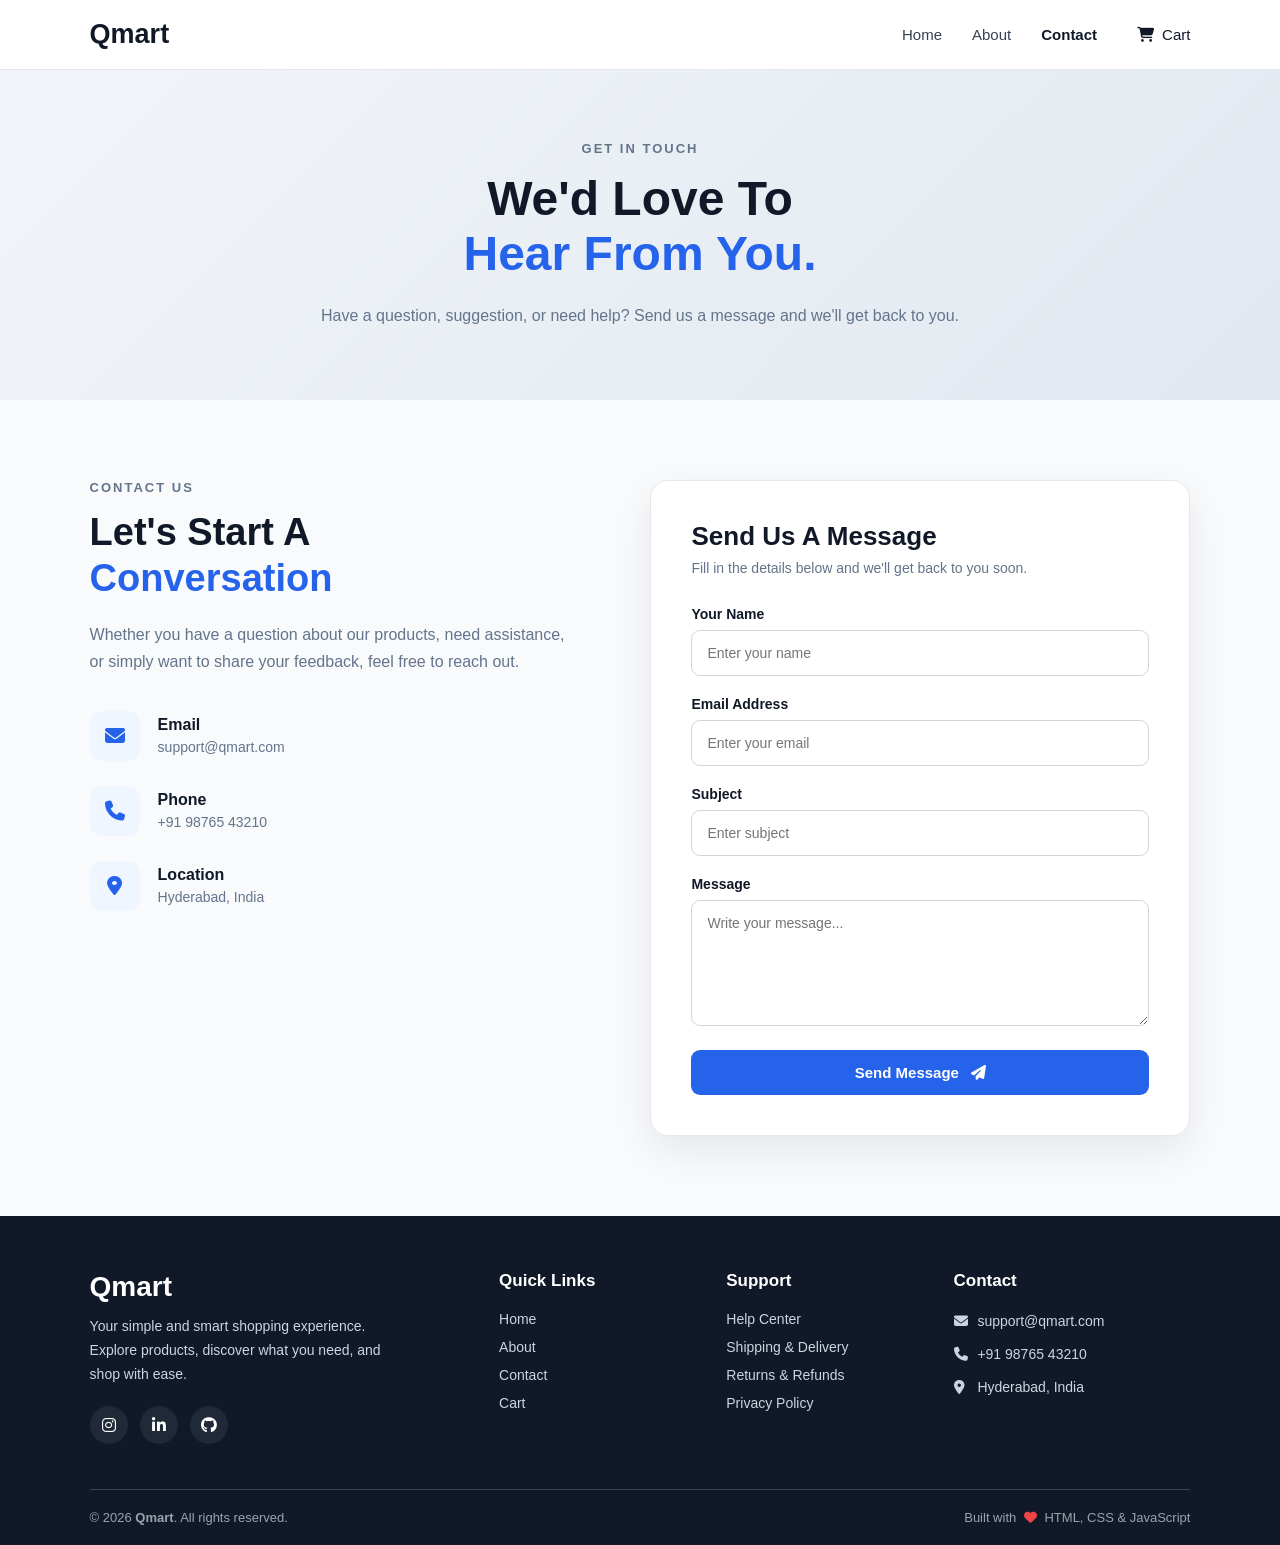
==== contact.html @ 477f8141 "Initial commit - E-Commerce Web Application" ====
<!DOCTYPE html>
<html lang="en">

<head>

    <meta charset="UTF-8">

    <meta name="viewport"
        content="width=device-width, initial-scale=1.0">

    <title>Qmart | Contact Us</title>

    <link rel="stylesheet" href="./contact.css">

    <!-- Font Awesome -->
    <link rel="stylesheet"
        href="https://cdnjs.cloudflare.com/ajax/libs/font-awesome/6.5.2/css/all.min.css">

</head>

<body>


    <!-- ================= NAVBAR ================= -->

    <nav id="navbar">

        <a href="/home.html" class="logo">
            <b>Qmart</b>
        </a>

        <div class="navlinks">

            <a href="../">Home</a>

            <a href="../about.html">About</a>

            <a href="./contact.html" class="active">
                Contact
            </a>

        </div>

        <a href="" class="cart">

            <i class="fa-solid fa-cart-shopping"></i>

            <span>Cart</span>

        </a>

    </nav>


    <!-- ================= CONTACT HERO ================= -->

    <section class="contact-hero">

        <div>

            <p class="tag">GET IN TOUCH</p>

            <h1>
                We'd Love To
                <span>Hear From You.</span>
            </h1>

            <p>
                Have a question, suggestion, or need help?
                Send us a message and we'll get back to you.
            </p>

        </div>

    </section>


    <!-- ================= CONTACT SECTION ================= -->

    <section class="contact-section">

        <div class="contact-container">


            <!-- Contact Information -->

            <div class="contact-info">

                <p class="section-tag">
                    CONTACT US
                </p>

                <h2>
                    Let's Start A
                    <span>Conversation</span>
                </h2>

                <p class="info-text">
                    Whether you have a question about our products,
                    need assistance, or simply want to share your
                    feedback, feel free to reach out.
                </p>


                <div class="info-box">

                    <div class="info-icon">
                        <i class="fa-solid fa-envelope"></i>
                    </div>

                    <div>

                        <h3>Email</h3>

                        <p>
                            support@qmart.com
                        </p>

                    </div>

                </div>


                <div class="info-box">

                    <div class="info-icon">
                        <i class="fa-solid fa-phone"></i>
                    </div>

                    <div>

                        <h3>Phone</h3>

                        <p>
                            +91 98765 43210
                        </p>

                    </div>

                </div>


                <div class="info-box">

                    <div class="info-icon">
                        <i class="fa-solid fa-location-dot"></i>
                    </div>

                    <div>

                        <h3>Location</h3>

                        <p>
                            Hyderabad, India
                        </p>

                    </div>

                </div>

            </div>


            <!-- Contact Form -->

            <div class="contact-form">

                <h2>
                    Send Us A Message
                </h2>

                <p>
                    Fill in the details below and we'll get
                    back to you soon.
                </p>


                <form>

                    <div class="input-group">

                        <label for="name">
                            Your Name
                        </label>

                        <input
                            type="text"
                            id="name"
                            placeholder="Enter your name"
                            required>

                    </div>


                    <div class="input-group">

                        <label for="email">
                            Email Address
                        </label>

                        <input
                            type="email"
                            id="email"
                            placeholder="Enter your email"
                            required>

                    </div>


                    <div class="input-group">

                        <label for="subject">
                            Subject
                        </label>

                        <input
                            type="text"
                            id="subject"
                            placeholder="Enter subject"
                            required>

                    </div>


                    <div class="input-group">

                        <label for="message">
                            Message
                        </label>

                        <textarea
                            id="message"
                            rows="6"
                            placeholder="Write your message..."
                            required></textarea>

                    </div>


                    <button type="submit">

                        Send Message

                        <i class="fa-solid fa-paper-plane"></i>

                    </button>

                </form>

            </div>

        </div>

    </section>


    <!-- ================= FOOTER ================= -->

    <footer class="footer">

        <div class="footer-container">

            <div class="footer-brand">

                <h2>Qmart</h2>

                <p>
                    Your simple and smart shopping experience.
                    Explore products, discover what you need,
                    and shop with ease.
                </p>

                <div class="social-icons">

                    <a href="#">
                        <i class="fa-brands fa-instagram"></i>
                    </a>

                    <a href="#">
                        <i class="fa-brands fa-linkedin-in"></i>
                    </a>

                    <a href="#">
                        <i class="fa-brands fa-github"></i>
                    </a>

                </div>

            </div>


            <div class="footer-links">

                <h3>Quick Links</h3>

                <a href="./home.html">Home</a>

                <a href="../about.html">About</a>
                
                 <a href="../contact.html">Contact</a>

                <a href="#">Cart</a>

            </div>


            <div class="footer-links">

                <h3>Support</h3>

                <a href="">Help Center</a>

                <a href="#">Shipping & Delivery</a>

                <a href="#">Returns & Refunds</a>

                <a href="#">Privacy Policy</a>

            </div>


            <div class="footer-links">

                <h3>Contact</h3>

                <p>
                    <i class="fa-solid fa-envelope"></i>
                    support@qmart.com
                </p>

                <p>
                    <i class="fa-solid fa-phone"></i>
                    +91 98765 43210
                </p>

                <p>
                    <i class="fa-solid fa-location-dot"></i>
                    Hyderabad, India
                </p>

            </div>

        </div>


        <div class="footer-bottom">

            <p>
                © 2026 <strong>Qmart</strong>.
                All rights reserved.
            </p>

            <p>
                Built with
                <i class="fa-solid fa-heart"></i>
                HTML, CSS & JavaScript
            </p>

        </div>

    </footer>


</body>

</html>
---- contact.css ----
/* ================= GENERAL ================= */

* {
    margin: 0;
    padding: 0;
    box-sizing: border-box;
}

body {
    font-family: Arial, sans-serif;
    background: #f8fafc;
    color: #111827;
}


/* ================= NAVBAR ================= */

#navbar {
    width: 100%;
    min-height: 70px;

    display: flex;
    align-items: center;

    padding: 0 7%;

    background: #ffffff;

    border-bottom: 1px solid #e5e7eb;

    gap: 40px;
}

.logo {
    text-decoration: none;
    color: #111827;
    font-size: 27px;

    margin-right: auto;
}

.navlinks {
    display: flex;
    gap: 30px;
}

.navlinks a {
    text-decoration: none;
    color: #374151;
    font-size: 15px;

    padding: 25px 0;

    transition: 0.3s;
}

.navlinks a:hover,
.navlinks a.active {
    color: #111827;
    font-weight: bold;
}

.cart {
    text-decoration: none;
    color: #111827;

    display: flex;
    align-items: center;
    gap: 8px;

    font-size: 15px;
}


/* ================= CONTACT HERO ================= */

.contact-hero {
    min-height: 330px;

    display: flex;
    align-items: center;
    justify-content: center;

    text-align: center;

    padding: 60px 20px;

    background: linear-gradient(
        135deg,
        #f1f5f9,
        #e2e8f0
    );
}

.contact-hero > div {
    max-width: 700px;
}

.tag,
.section-tag {
    font-size: 13px;
    font-weight: bold;

    letter-spacing: 2px;

    color: #64748b;

    margin-bottom: 15px;
}

.contact-hero h1 {
    font-size: 48px;
    line-height: 1.15;

    margin-bottom: 20px;
}

.contact-hero h1 span,
.contact-info h2 span {
    display: block;
    color: #2563eb;
}

.contact-hero > div > p:last-child {
    color: #64748b;
    line-height: 1.7;
    font-size: 16px;
}


/* ================= CONTACT SECTION ================= */

.contact-section {
    padding: 80px 7%;
}

.contact-container {
    max-width: 1200px;

    margin: auto;

    display: grid;

    grid-template-columns: 1fr 1.1fr;

    gap: 70px;

    align-items: start;
}


/* ================= CONTACT INFO ================= */

.contact-info h2 {
    font-size: 38px;
    line-height: 1.2;

    margin-bottom: 20px;
}

.info-text {
    color: #64748b;
    line-height: 1.7;

    max-width: 500px;

    margin-bottom: 35px;
}

.info-box {
    display: flex;

    align-items: center;

    gap: 18px;

    margin-bottom: 25px;
}

.info-icon {
    width: 50px;
    height: 50px;

    border-radius: 12px;

    background: #eff6ff;

    color: #2563eb;

    display: flex;

    align-items: center;
    justify-content: center;

    font-size: 20px;
}

.info-box h3 {
    font-size: 16px;

    margin-bottom: 5px;
}

.info-box p {
    color: #64748b;

    font-size: 14px;
}


/* ================= CONTACT FORM ================= */

.contact-form {
    background: #ffffff;

    padding: 40px;

    border-radius: 18px;

    border: 1px solid #e5e7eb;

    box-shadow:
        0 15px 40px rgba(15, 23, 42, 0.08);
}

.contact-form h2 {
    font-size: 26px;

    margin-bottom: 8px;
}

.contact-form > p {
    color: #64748b;

    font-size: 14px;

    margin-bottom: 30px;
}

.input-group {
    margin-bottom: 20px;
}

.input-group label {
    display: block;

    font-size: 14px;

    font-weight: bold;

    margin-bottom: 8px;
}

.input-group input,
.input-group textarea {
    width: 100%;

    padding: 14px 15px;

    border: 1px solid #d1d5db;

    border-radius: 9px;

    font-size: 14px;

    outline: none;

    font-family: inherit;

    transition: 0.3s;
}

.input-group input:focus,
.input-group textarea:focus {
    border-color: #2563eb;

    box-shadow:
        0 0 0 3px rgba(37, 99, 235, 0.1);
}

.input-group textarea {
    resize: vertical;
}

.contact-form button {
    width: 100%;

    padding: 14px;

    border: none;

    border-radius: 9px;

    background: #2563eb;

    color: #ffffff;

    font-size: 15px;

    font-weight: bold;

    cursor: pointer;

    transition: 0.3s;
}

.contact-form button:hover {
    background: #1d4ed8;

    transform: translateY(-2px);
}

.contact-form button i {
    margin-left: 8px;
}


/* ================= FOOTER ================= */

.footer {
    background: #111827;

    color: #ffffff;

    padding: 55px 7% 0;
}

.footer-container {
    max-width: 1200px;

    margin: auto;

    display: grid;

    grid-template-columns: 2fr 1fr 1fr 1.3fr;

    gap: 45px;

    padding-bottom: 45px;
}

.footer-brand h2 {
    font-size: 28px;

    margin-bottom: 12px;
}

.footer-brand p {
    color: #cbd5e1;

    font-size: 14px;

    line-height: 1.7;

    max-width: 300px;
}

.footer-links {
    display: flex;

    flex-direction: column;

    gap: 12px;
}

.footer-links h3 {
    font-size: 17px;

    margin-bottom: 8px;
}

.footer-links a {
    color: #cbd5e1;

    text-decoration: none;

    font-size: 14px;

    transition: 0.3s;
}

.footer-links a:hover {
    color: #ffffff;

    transform: translateX(4px);
}

.footer-links p {
    color: #cbd5e1;

    font-size: 14px;

    line-height: 1.5;
}

.footer-links p i {
    width: 20px;
}


/* Social Icons */

.social-icons {
    display: flex;

    gap: 12px;

    margin-top: 20px;
}

.social-icons a {
    width: 38px;
    height: 38px;

    border-radius: 50%;

    background: #1f2937;

    color: #ffffff;

    display: flex;

    align-items: center;
    justify-content: center;

    text-decoration: none;

    transition: 0.3s;
}

.social-icons a:hover {
    background: #ffffff;

    color: #111827;

    transform: translateY(-4px);
}


/* Footer Bottom */

.footer-bottom {
    max-width: 1200px;

    margin: auto;

    border-top: 1px solid #374151;

    padding: 20px 0;

    display: flex;

    justify-content: space-between;

    align-items: center;

    color: #9ca3af;

    font-size: 13px;
}

.footer-bottom i {
    color: #ef4444;

    margin: 0 4px;
}


/* ================= RESPONSIVE ================= */

@media (max-width: 900px) {

    #navbar {
        padding: 0 4%;
        gap: 20px;
    }

    .contact-container {
        grid-template-columns: 1fr;

        gap: 50px;
    }

    .footer-container {
        grid-template-columns: 1fr 1fr;
    }

}


@media (max-width: 600px) {

    #navbar {
        flex-wrap: wrap;

        padding: 15px 5%;

        gap: 15px;
    }

    .logo {
        margin-right: 0;
    }

    .navlinks {
        order: 3;

        width: 100%;

        justify-content: center;

        gap: 20px;
    }

    .navlinks a {
        padding: 5px 0;
    }

    .contact-hero h1 {
        font-size: 36px;
    }

    .contact-section {
        padding: 50px 5%;
    }

    .contact-info h2 {
        font-size: 30px;
    }

    .contact-form {
        padding: 25px;
    }

    .footer-container {
        grid-template-columns: 1fr;

        gap: 35px;
    }

    .footer-bottom {
        flex-direction: column;

        text-align: center;

        gap: 10px;
    }

}
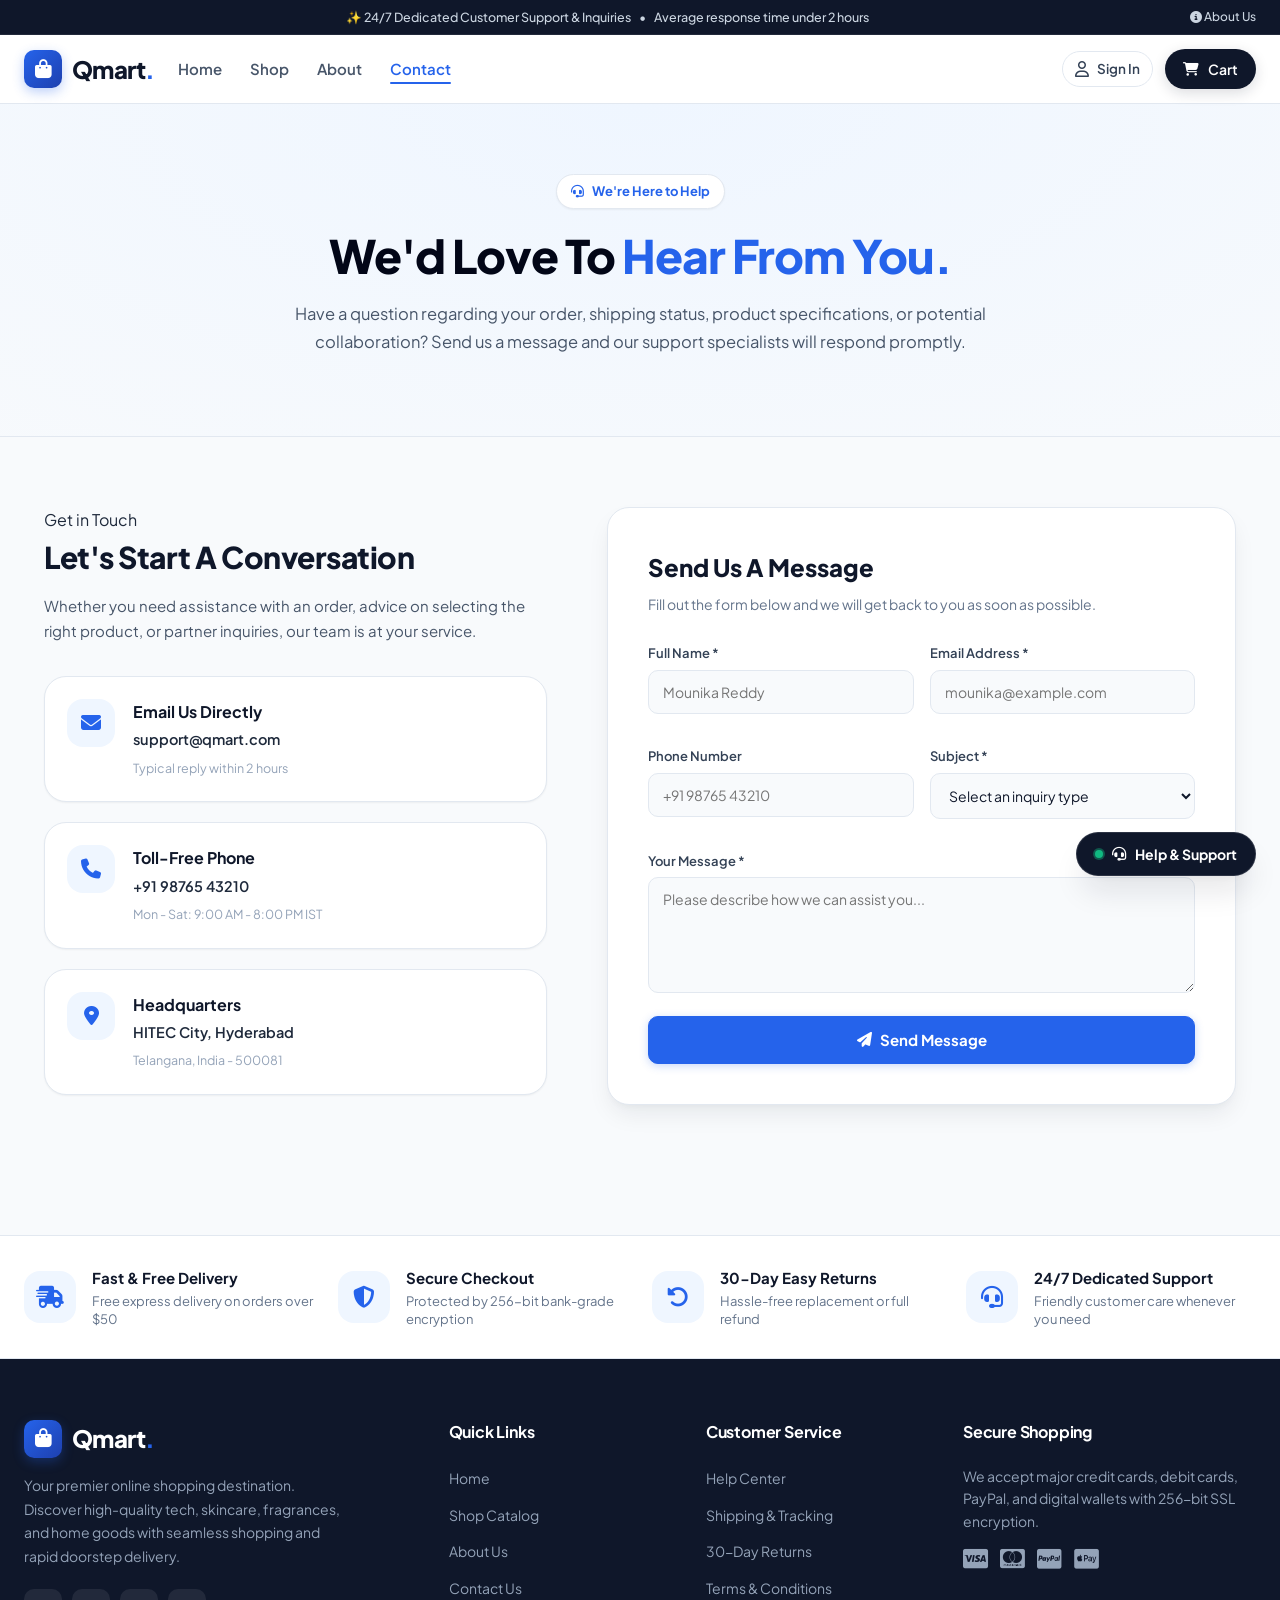
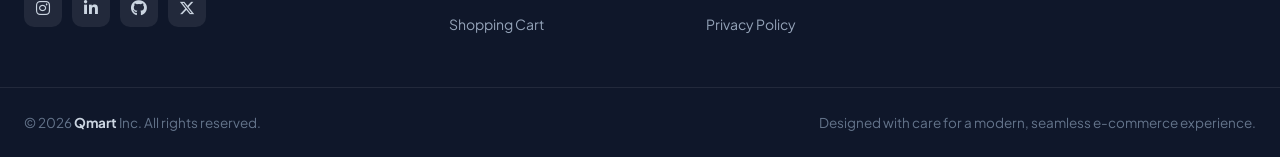
==== commit e8eafb3f: "feat: complete UI enhancement, responsive mobile navigation, product filters, and SEO optimization" ====
--- a/contact.html
+++ b/contact.html
@@ -2,364 +2,297 @@
 <html lang="en">
 
 <head>
-
     <meta charset="UTF-8">
-
-    <meta name="viewport"
-        content="width=device-width, initial-scale=1.0">
-
-    <title>Qmart | Contact Us</title>
-
+    <meta name="viewport" content="width=device-width, initial-scale=1.0">
+    <title>Contact Us | Qmart Support</title>
+
+    <!-- Global CSS -->
+    <link rel="stylesheet" href="./common.css">
+    <!-- Contact Specific CSS -->
     <link rel="stylesheet" href="./contact.css">
 
     <!-- Font Awesome -->
-    <link rel="stylesheet"
-        href="https://cdnjs.cloudflare.com/ajax/libs/font-awesome/6.5.2/css/all.min.css">
-
+    <link rel="stylesheet" href="https://cdnjs.cloudflare.com/ajax/libs/font-awesome/6.5.2/css/all.min.css">
 </head>
 
 <body>
 
+    <!-- ================= ANNOUNCEMENT BAR ================= -->
+    <div class="announcement-bar">
+        <div class="announcement-text">
+            <span>✨ 24/7 Dedicated Customer Support & Inquiries</span>
+            <span class="sep">•</span>
+            <span>Average response time under 2 hours</span>
+        </div>
+        <div class="announcement-links">
+            <a href="./about.html"><i class="fa-solid fa-circle-info"></i> About Us</a>
+        </div>
+    </div>
 
     <!-- ================= NAVBAR ================= -->
-
-    <nav id="navbar">
-
-        <a href="/home.html" class="logo">
-            <b>Qmart</b>
-        </a>
-
-        <div class="navlinks">
-
-            <a href="../">Home</a>
-
-            <a href="../about.html">About</a>
-
-            <a href="./contact.html" class="active">
-                Contact
+    <header class="main-header">
+        <div class="navbar-inner">
+            <a href="./home/home.html" class="brand-logo">
+                <div class="brand-icon">
+                    <i class="fa-solid fa-bag-shopping"></i>
+                </div>
+                <span>Qmart<span class="dot">.</span></span>
             </a>
 
-        </div>
-
-        <a href="" class="cart">
-
-            <i class="fa-solid fa-cart-shopping"></i>
-
-            <span>Cart</span>
-
-        </a>
-
-    </nav>
-
+            <ul class="nav-menu">
+                <li><a href="./home/home.html" class="nav-link">Home</a></li>
+                <li><a href="./home/home.html#catalog-section" class="nav-link">Shop</a></li>
+                <li><a href="./about.html" class="nav-link">About</a></li>
+                <li><a href="./contact.html" class="nav-link active">Contact</a></li>
+            </ul>
+
+            <div class="header-actions" style="margin-left: auto;">
+                <a href="./registratuion&login/login.html" class="action-btn user-account-btn">
+                    <i class="fa-regular fa-user"></i>
+                    <span>Sign In</span>
+                </a>
+
+                <a href="./cart/cart.html" class="cart-pill-btn">
+                    <i class="fa-solid fa-cart-shopping"></i>
+                    <span class="cart-text">Cart</span>
+                    <span class="cart-badge" id="cartCount">0</span>
+                </a>
+            </div>
+        </div>
+    </header>
+
+    <!-- Mobile Drawer -->
+    <div class="mobile-drawer">
+        <div class="mobile-drawer-content">
+            <div class="mobile-drawer-header">
+                <div class="brand-logo">
+                    <div class="brand-icon"><i class="fa-solid fa-bag-shopping"></i></div>
+                    <span>Qmart<span class="dot">.</span></span>
+                </div>
+                <button class="mobile-drawer-close" aria-label="Close menu" style="background:none;font-size:22px;color:var(--slate-600);"><i class="fa-solid fa-xmark"></i></button>
+            </div>
+            <ul class="mobile-nav-links">
+                <li><a href="./home/home.html"><i class="fa-solid fa-house" style="margin-right:10px;"></i> Home</a></li>
+                <li><a href="./home/home.html#catalog-section"><i class="fa-solid fa-store" style="margin-right:10px;"></i> Browse Catalog</a></li>
+                <li><a href="./cart/cart.html"><i class="fa-solid fa-cart-shopping" style="margin-right:10px;"></i> Shopping Cart</a></li>
+                <li><a href="./about.html"><i class="fa-solid fa-circle-info" style="margin-right:10px;"></i> About Us</a></li>
+                <li><a href="./contact.html" class="active"><i class="fa-solid fa-envelope" style="margin-right:10px;"></i> Contact Support</a></li>
+            </ul>
+        </div>
+    </div>
 
     <!-- ================= CONTACT HERO ================= -->
-
     <section class="contact-hero">
-
-        <div>
-
-            <p class="tag">GET IN TOUCH</p>
-
+        <div class="contact-hero-container">
+            <span class="hero-tag"><i class="fa-solid fa-headset"></i> We're Here to Help</span>
             <h1>
                 We'd Love To
                 <span>Hear From You.</span>
             </h1>
-
             <p>
-                Have a question, suggestion, or need help?
-                Send us a message and we'll get back to you.
+                Have a question regarding your order, shipping status, product specifications, or potential collaboration? Send us a message and our support specialists will respond promptly.
             </p>
-
-        </div>
-
+        </div>
     </section>
 
-
     <!-- ================= CONTACT SECTION ================= -->
-
     <section class="contact-section">
-
-        <div class="contact-container">
-
-
-            <!-- Contact Information -->
-
-            <div class="contact-info">
-
-                <p class="section-tag">
-                    CONTACT US
+        <div class="contact-grid-container">
+
+            <!-- Contact Information Sidebar -->
+            <div class="contact-info-col">
+                <span class="catalog-pill">Get in Touch</span>
+                <h2>Let's Start A Conversation</h2>
+                <p class="info-desc">
+                    Whether you need assistance with an order, advice on selecting the right product, or partner inquiries, our team is at your service.
                 </p>
 
-                <h2>
-                    Let's Start A
-                    <span>Conversation</span>
-                </h2>
-
-                <p class="info-text">
-                    Whether you have a question about our products,
-                    need assistance, or simply want to share your
-                    feedback, feel free to reach out.
-                </p>
-
-
-                <div class="info-box">
-
-                    <div class="info-icon">
-                        <i class="fa-solid fa-envelope"></i>
+                <div class="info-cards">
+                    <div class="info-card">
+                        <div class="info-icon"><i class="fa-solid fa-envelope"></i></div>
+                        <div>
+                            <h4>Email Us Directly</h4>
+                            <p>support@qmart.com</p>
+                            <span>Typical reply within 2 hours</span>
+                        </div>
                     </div>
 
-                    <div>
-
-                        <h3>Email</h3>
-
-                        <p>
-                            support@qmart.com
-                        </p>
-
+                    <div class="info-card">
+                        <div class="info-icon"><i class="fa-solid fa-phone"></i></div>
+                        <div>
+                            <h4>Toll-Free Phone</h4>
+                            <p>+91 98765 43210</p>
+                            <span>Mon - Sat: 9:00 AM - 8:00 PM IST</span>
+                        </div>
                     </div>
 
-                </div>
-
-
-                <div class="info-box">
-
-                    <div class="info-icon">
-                        <i class="fa-solid fa-phone"></i>
+                    <div class="info-card">
+                        <div class="info-icon"><i class="fa-solid fa-location-dot"></i></div>
+                        <div>
+                            <h4>Headquarters</h4>
+                            <p>HITEC City, Hyderabad</p>
+                            <span>Telangana, India - 500081</span>
+                        </div>
                     </div>
-
-                    <div>
-
-                        <h3>Phone</h3>
-
-                        <p>
-                            +91 98765 43210
-                        </p>
-
-                    </div>
-
-                </div>
-
-
-                <div class="info-box">
-
-                    <div class="info-icon">
-                        <i class="fa-solid fa-location-dot"></i>
-                    </div>
-
-                    <div>
-
-                        <h3>Location</h3>
-
-                        <p>
-                            Hyderabad, India
-                        </p>
-
-                    </div>
-
-                </div>
-
-            </div>
-
-
-            <!-- Contact Form -->
-
-            <div class="contact-form">
-
-                <h2>
-                    Send Us A Message
-                </h2>
-
-                <p>
-                    Fill in the details below and we'll get
-                    back to you soon.
-                </p>
-
-
-                <form>
-
-                    <div class="input-group">
-
-                        <label for="name">
-                            Your Name
-                        </label>
-
-                        <input
-                            type="text"
-                            id="name"
-                            placeholder="Enter your name"
-                            required>
-
-                    </div>
-
-
-                    <div class="input-group">
-
-                        <label for="email">
-                            Email Address
-                        </label>
-
-                        <input
-                            type="email"
-                            id="email"
-                            placeholder="Enter your email"
-                            required>
-
-                    </div>
-
-
-                    <div class="input-group">
-
-                        <label for="subject">
-                            Subject
-                        </label>
-
-                        <input
-                            type="text"
-                            id="subject"
-                            placeholder="Enter subject"
-                            required>
-
-                    </div>
-
-
-                    <div class="input-group">
-
-                        <label for="message">
-                            Message
-                        </label>
-
-                        <textarea
-                            id="message"
-                            rows="6"
-                            placeholder="Write your message..."
-                            required></textarea>
-
-                    </div>
-
-
-                    <button type="submit">
-
-                        Send Message
-
-                        <i class="fa-solid fa-paper-plane"></i>
-
-                    </button>
-
-                </form>
-
-            </div>
-
-        </div>
-
+                </div>
+            </div>
+
+            <!-- Contact Form Card -->
+            <div class="contact-form-col">
+                <div class="form-card">
+                    <h3>Send Us A Message</h3>
+                    <p>Fill out the form below and we will get back to you as soon as possible.</p>
+
+                    <form id="contactForm" onsubmit="handleContactSubmit(event)">
+                        <div class="form-group-row">
+                            <div class="form-control">
+                                <label for="name">Full Name *</label>
+                                <input type="text" id="name" placeholder="Mounika Reddy" required>
+                            </div>
+                            <div class="form-control">
+                                <label for="email">Email Address *</label>
+                                <input type="email" id="email" placeholder="mounika@example.com" required>
+                            </div>
+                        </div>
+
+                        <div class="form-group-row">
+                            <div class="form-control">
+                                <label for="phone">Phone Number</label>
+                                <input type="tel" id="phone" placeholder="+91 98765 43210">
+                            </div>
+                            <div class="form-control">
+                                <label for="subject">Subject *</label>
+                                <select id="subject" required>
+                                    <option value="">Select an inquiry type</option>
+                                    <option value="order">Order Tracking & Delivery</option>
+                                    <option value="product">Product Information & Stock</option>
+                                    <option value="return">Returns & Refund Request</option>
+                                    <option value="feedback">Website Feedback / Other</option>
+                                </select>
+                            </div>
+                        </div>
+
+                        <div class="form-control">
+                            <label for="message">Your Message *</label>
+                            <textarea id="message" rows="5" placeholder="Please describe how we can assist you..." required></textarea>
+                        </div>
+
+                        <button type="submit" class="btn btn-primary" style="width: 100%; height: 48px; font-size: 15px;">
+                            <i class="fa-solid fa-paper-plane"></i> Send Message
+                        </button>
+                    </form>
+                </div>
+            </div>
+
+        </div>
     </section>
 
+    <!-- ================= VALUE PROPOSITION STRIP ================= -->
+    <section class="trust-strip">
+        <div class="trust-container">
+            <div class="trust-item">
+                <div class="trust-icon"><i class="fa-solid fa-truck-fast"></i></div>
+                <div class="trust-info">
+                    <h4>Fast & Free Delivery</h4>
+                    <p>Free express delivery on orders over $50</p>
+                </div>
+            </div>
+            <div class="trust-item">
+                <div class="trust-icon"><i class="fa-solid fa-shield-halved"></i></div>
+                <div class="trust-info">
+                    <h4>Secure Checkout</h4>
+                    <p>Protected by 256-bit bank-grade encryption</p>
+                </div>
+            </div>
+            <div class="trust-item">
+                <div class="trust-icon"><i class="fa-solid fa-rotate-left"></i></div>
+                <div class="trust-info">
+                    <h4>30-Day Easy Returns</h4>
+                    <p>Hassle-free replacement or full refund</p>
+                </div>
+            </div>
+            <div class="trust-item">
+                <div class="trust-icon"><i class="fa-solid fa-headset"></i></div>
+                <div class="trust-info">
+                    <h4>24/7 Dedicated Support</h4>
+                    <p>Friendly customer care whenever you need</p>
+                </div>
+            </div>
+        </div>
+    </section>
 
     <!-- ================= FOOTER ================= -->
-
-    <footer class="footer">
-
-        <div class="footer-container">
-
-            <div class="footer-brand">
-
-                <h2>Qmart</h2>
-
-                <p>
-                    Your simple and smart shopping experience.
-                    Explore products, discover what you need,
-                    and shop with ease.
-                </p>
-
-                <div class="social-icons">
-
-                    <a href="#">
-                        <i class="fa-brands fa-instagram"></i>
-                    </a>
-
-                    <a href="#">
-                        <i class="fa-brands fa-linkedin-in"></i>
-                    </a>
-
-                    <a href="#">
-                        <i class="fa-brands fa-github"></i>
-                    </a>
-
-                </div>
-
-            </div>
-
-
-            <div class="footer-links">
-
+    <footer class="global-footer">
+        <div class="footer-top">
+            <div class="footer-col footer-brand">
+                <a href="./home/home.html" class="brand-logo">
+                    <div class="brand-icon"><i class="fa-solid fa-bag-shopping"></i></div>
+                    <span>Qmart<span class="dot">.</span></span>
+                </a>
+                <p>Your premier online shopping destination. Discover high-quality tech, skincare, fragrances, and home goods with seamless shopping and rapid doorstep delivery.</p>
+                <div class="footer-socials">
+                    <a href="#"><i class="fa-brands fa-instagram"></i></a>
+                    <a href="#"><i class="fa-brands fa-linkedin-in"></i></a>
+                    <a href="#"><i class="fa-brands fa-github"></i></a>
+                    <a href="#"><i class="fa-brands fa-x-twitter"></i></a>
+                </div>
+            </div>
+
+            <div class="footer-col">
                 <h3>Quick Links</h3>
-
-                <a href="./home.html">Home</a>
-
-                <a href="../about.html">About</a>
-                
-                 <a href="../contact.html">Contact</a>
-
-                <a href="#">Cart</a>
-
-            </div>
-
-
-            <div class="footer-links">
-
-                <h3>Support</h3>
-
-                <a href="">Help Center</a>
-
-                <a href="#">Shipping & Delivery</a>
-
-                <a href="#">Returns & Refunds</a>
-
-                <a href="#">Privacy Policy</a>
-
-            </div>
-
-
-            <div class="footer-links">
-
-                <h3>Contact</h3>
-
-                <p>
-                    <i class="fa-solid fa-envelope"></i>
-                    support@qmart.com
-                </p>
-
-                <p>
-                    <i class="fa-solid fa-phone"></i>
-                    +91 98765 43210
-                </p>
-
-                <p>
-                    <i class="fa-solid fa-location-dot"></i>
-                    Hyderabad, India
-                </p>
-
-            </div>
-
-        </div>
-
+                <ul>
+                    <li><a href="./home/home.html">Home</a></li>
+                    <li><a href="./home/home.html#catalog-section">Shop Catalog</a></li>
+                    <li><a href="./about.html">About Us</a></li>
+                    <li><a href="./contact.html">Contact Us</a></li>
+                    <li><a href="./cart/cart.html">Shopping Cart</a></li>
+                </ul>
+            </div>
+
+            <div class="footer-col">
+                <h3>Customer Service</h3>
+                <ul>
+                    <li><a href="./contact.html">Help Center</a></li>
+                    <li><a href="#">Shipping & Tracking</a></li>
+                    <li><a href="#">30-Day Returns</a></li>
+                    <li><a href="#">Terms & Conditions</a></li>
+                    <li><a href="#">Privacy Policy</a></li>
+                </ul>
+            </div>
+
+            <div class="footer-col footer-newsletter">
+                <h3>Secure Shopping</h3>
+                <p>We accept major credit cards, debit cards, PayPal, and digital wallets with 256-bit SSL encryption.</p>
+                <div class="payment-methods">
+                    <i class="fa-brands fa-cc-visa"></i>
+                    <i class="fa-brands fa-cc-mastercard"></i>
+                    <i class="fa-brands fa-cc-paypal"></i>
+                    <i class="fa-brands fa-cc-apple-pay"></i>
+                </div>
+            </div>
+        </div>
 
         <div class="footer-bottom">
-
-            <p>
-                © 2026 <strong>Qmart</strong>.
-                All rights reserved.
-            </p>
-
-            <p>
-                Built with
-                <i class="fa-solid fa-heart"></i>
-                HTML, CSS & JavaScript
-            </p>
-
-        </div>
-
+            <div class="footer-bottom-inner">
+                <p>© 2026 <strong>Qmart</strong> Inc. All rights reserved.</p>
+                <p>Designed with care for a modern, seamless e-commerce experience.</p>
+            </div>
+        </div>
     </footer>
 
+    <!-- Toast container -->
+    <div id="toast-container"></div>
+
+    <!-- Scripts -->
+    <script src="./common.js"></script>
+    <script>
+        function handleContactSubmit(e) {
+            e.preventDefault();
+            const name = document.getElementById("name").value;
+            showToast("Message Received!", `Thank you, ${name}. Our support team will reach out to you shortly.`);
+            e.target.reset();
+        }
+    </script>
 
 </body>
 
--- a/common.css
+++ b/common.css
@@ -0,0 +1,1526 @@
+/* ==========================================================================
+   QMART E-COMMERCE DESIGN SYSTEM - GLOBAL STYLES (common.css)
+   ========================================================================== */
+
+@import url('https://fonts.googleapis.com/css2?family=Plus+Jakarta+Sans:wght@300;400;500;600;700;800&display=swap');
+
+:root {
+    /* Brand Colors */
+    --primary: #2563eb;
+    --primary-hover: #1d4ed8;
+    --primary-light: #eff6ff;
+    --primary-glow: rgba(37, 99, 235, 0.25);
+
+    --accent: #f59e0b;
+    --accent-light: #fffbeb;
+
+    --success: #10b981;
+    --success-light: #ecfdf5;
+
+    --danger: #ef4444;
+    --danger-light: #fef2f2;
+
+    /* Neutrals */
+    --slate-950: #020617;
+    --slate-900: #0f172a;
+    --slate-800: #1e293b;
+    --slate-700: #334155;
+    --slate-600: #475569;
+    --slate-500: #64748b;
+    --slate-400: #94a3b8;
+    --slate-300: #cbd5e1;
+    --slate-200: #e2e8f0;
+    --slate-100: #f1f5f9;
+    --slate-50: #f8fafc;
+    --white: #ffffff;
+
+    /* Shadows */
+    --shadow-xs: 0 1px 2px 0 rgba(0, 0, 0, 0.05);
+    --shadow-sm: 0 1px 3px 0 rgba(0, 0, 0, 0.08), 0 1px 2px 0 rgba(0, 0, 0, 0.04);
+    --shadow-md: 0 4px 10px -1px rgba(0, 0, 0, 0.07), 0 2px 4px -2px rgba(0, 0, 0, 0.05);
+    --shadow-lg: 0 12px 24px -4px rgba(15, 23, 42, 0.08), 0 4px 6px -2px rgba(15, 23, 42, 0.03);
+    --shadow-xl: 0 20px 30px -5px rgba(15, 23, 42, 0.10), 0 8px 10px -6px rgba(15, 23, 42, 0.04);
+    --shadow-card-hover: 0 20px 35px -8px rgba(37, 99, 235, 0.12), 0 4px 12px -2px rgba(0, 0, 0, 0.04);
+
+    /* Radii */
+    --radius-sm: 6px;
+    --radius-md: 10px;
+    --radius-lg: 16px;
+    --radius-xl: 22px;
+    --radius-full: 9999px;
+
+    /* Typography */
+    --font-sans: 'Plus Jakarta Sans', -apple-system, BlinkMacSystemFont, "Segoe UI", Roboto, sans-serif;
+
+    /* Transitions */
+    --transition-fast: 0.15s ease;
+    --transition-base: 0.25s cubic-bezier(0.4, 0, 0.2, 1);
+    --transition-smooth: 0.35s cubic-bezier(0.16, 1, 0.3, 1);
+}
+
+/* ================= RESET & BASE ================= */
+* {
+    margin: 0;
+    padding: 0;
+    box-sizing: border-box;
+}
+
+/* Accessibility & SEO Screen-Reader Only Utility */
+.sr-only {
+    position: absolute;
+    width: 1px;
+    height: 1px;
+    padding: 0;
+    margin: -1px;
+    overflow: hidden;
+    clip: rect(0, 0, 0, 0);
+    white-space: nowrap;
+    border: 0;
+}
+
+html {
+    scroll-behavior: smooth;
+    overflow-x: hidden;
+    max-width: 100vw;
+    width: 100%;
+}
+
+body {
+    font-family: var(--font-sans);
+    background-color: var(--slate-50);
+    color: var(--slate-800);
+    line-height: 1.6;
+    -webkit-font-smoothing: antialiased;
+    -moz-osx-font-smoothing: grayscale;
+    min-height: 100vh;
+    display: flex;
+    flex-direction: column;
+    overflow-x: hidden;
+    max-width: 100vw;
+    width: 100%;
+}
+
+img {
+    max-width: 100%;
+    height: auto;
+    display: block;
+}
+
+a {
+    color: inherit;
+    text-decoration: none;
+    transition: var(--transition-base);
+}
+
+button {
+    font-family: inherit;
+    cursor: pointer;
+    border: none;
+    outline: none;
+    transition: var(--transition-base);
+}
+
+input, select, textarea {
+    font-family: inherit;
+    outline: none;
+}
+
+/* ================= GLOBAL BUTTON SYSTEM ================= */
+.btn {
+    display: inline-flex;
+    align-items: center;
+    justify-content: center;
+    gap: 8px;
+    padding: 10px 20px;
+    font-size: 13.5px;
+    font-weight: 700;
+    line-height: 1.4;
+    border-radius: var(--radius-md);
+    cursor: pointer;
+    transition: var(--transition-base);
+    text-align: center;
+    white-space: nowrap;
+    user-select: none;
+    border: 1px solid transparent;
+    font-family: inherit;
+    text-decoration: none;
+}
+
+.btn:active {
+    transform: scale(0.98);
+}
+
+.btn-primary {
+    background: var(--primary);
+    color: var(--white) !important;
+    border-color: var(--primary);
+    box-shadow: 0 2px 8px rgba(37, 99, 235, 0.25);
+}
+
+.btn-primary:hover {
+    background: var(--primary-hover);
+    border-color: var(--primary-hover);
+    box-shadow: 0 4px 14px rgba(37, 99, 235, 0.35);
+    color: var(--white) !important;
+}
+
+.btn-secondary {
+    background: rgba(255, 255, 255, 0.14);
+    color: var(--white) !important;
+    border: 1px solid rgba(255, 255, 255, 0.35);
+    backdrop-filter: blur(6px);
+}
+
+.btn-secondary:hover {
+    background: rgba(255, 255, 255, 0.25);
+    border-color: rgba(255, 255, 255, 0.55);
+    color: var(--white) !important;
+}
+
+/* Light / Page surface context for secondary buttons */
+.btn-secondary-light,
+.catalog-section .btn-secondary,
+.channels-buttons .btn-secondary,
+.help-hero .btn-secondary {
+    background: var(--white);
+    color: var(--slate-800) !important;
+    border: 1px solid var(--slate-300);
+    box-shadow: var(--shadow-xs);
+}
+
+.btn-secondary-light:hover,
+.catalog-section .btn-secondary:hover,
+.channels-buttons .btn-secondary:hover,
+.help-hero .btn-secondary:hover {
+    background: var(--slate-50);
+    border-color: var(--slate-400);
+    color: var(--slate-950) !important;
+}
+
+.btn-outline {
+    background: transparent;
+    color: var(--slate-700);
+    border: 1px solid var(--slate-300);
+}
+
+.btn-outline:hover {
+    background: var(--slate-100);
+    color: var(--slate-900);
+    border-color: var(--slate-400);
+}
+
+.btn-dark {
+    background: var(--slate-900);
+    color: var(--white) !important;
+    border: 1px solid var(--slate-900);
+}
+
+.btn-dark:hover {
+    background: var(--slate-800);
+    border-color: var(--slate-800);
+}
+
+.btn-sm {
+    padding: 7px 14px;
+    font-size: 12px;
+    border-radius: var(--radius-sm);
+}
+
+.btn-lg {
+    padding: 13px 26px;
+    font-size: 15px;
+    border-radius: var(--radius-lg);
+}
+
+/* ================= TOP ANNOUNCEMENT BAR ================= */
+.announcement-bar {
+    background: var(--slate-900);
+    color: var(--slate-300);
+    font-size: 12.5px;
+    font-weight: 500;
+    padding: 7px 24px;
+    display: flex;
+    justify-content: space-between;
+    align-items: center;
+    border-bottom: 1px solid rgba(255, 255, 255, 0.08);
+}
+
+.announcement-text {
+    display: flex;
+    align-items: center;
+    gap: 8px;
+    margin: 0 auto;
+}
+
+.announcement-text .highlight {
+    color: #38bdf8;
+    font-weight: 700;
+}
+
+.announcement-text .coupon-code {
+    background: rgba(56, 189, 248, 0.15);
+    color: #38bdf8;
+    padding: 2px 7px;
+    border-radius: var(--radius-sm);
+    font-size: 11px;
+    letter-spacing: 0.5px;
+    border: 1px dashed rgba(56, 189, 248, 0.4);
+}
+
+.announcement-links {
+    display: flex;
+    gap: 16px;
+    font-size: 12px;
+}
+
+.announcement-links a:hover {
+    color: var(--white);
+}
+
+@media (max-width: 768px) {
+    .announcement-links {
+        display: none;
+    }
+}
+
+@media (max-width: 640px) {
+    .announcement-bar {
+        padding: 6px 12px;
+        font-size: 11.5px;
+        justify-content: center;
+        text-align: center;
+        white-space: nowrap;
+        overflow: hidden;
+    }
+
+    .announcement-text {
+        justify-content: center;
+        text-align: center;
+        gap: 6px;
+        overflow: hidden;
+        text-overflow: ellipsis;
+    }
+
+    /* Hide 1-800 helpline on mobile so announcement fits cleanly on one line */
+    .announcement-text span:last-child,
+    .announcement-text .sep:last-of-type {
+        display: none !important;
+    }
+}
+
+/* ================= HEADER & NAVBAR ================= */
+.main-header {
+    position: sticky;
+    top: 0;
+    z-index: 1000;
+    background: rgba(255, 255, 255, 0.94);
+    backdrop-filter: blur(14px);
+    -webkit-backdrop-filter: blur(14px);
+    border-bottom: 1px solid var(--slate-200);
+    transition: var(--transition-base);
+}
+
+.navbar-inner {
+    max-width: 1360px;
+    margin: 0 auto;
+    padding: 14px 24px;
+    display: flex;
+    align-items: center;
+    justify-content: space-between;
+    gap: 24px;
+}
+
+/* Logo */
+.brand-logo {
+    display: flex;
+    align-items: center;
+    gap: 10px;
+    font-size: 24px;
+    font-weight: 800;
+    color: var(--slate-900);
+    letter-spacing: -0.6px;
+    user-select: none;
+}
+
+.brand-icon {
+    width: 38px;
+    height: 38px;
+    background: linear-gradient(135deg, var(--primary) 0%, #1e40af 100%);
+    color: var(--white);
+    border-radius: 10px;
+    display: flex;
+    align-items: center;
+    justify-content: center;
+    font-size: 19px;
+    box-shadow: 0 4px 12px rgba(37, 99, 235, 0.3);
+}
+
+.brand-logo span.dot {
+    color: var(--primary);
+}
+
+/* Nav Links */
+.nav-menu {
+    display: flex;
+    align-items: center;
+    gap: 28px;
+    list-style: none;
+}
+
+.nav-link {
+    font-size: 15px;
+    font-weight: 600;
+    color: var(--slate-600);
+    position: relative;
+    padding: 6px 0;
+}
+
+.nav-link:hover,
+.nav-link.active {
+    color: var(--primary);
+}
+
+.nav-link.active::after {
+    content: '';
+    position: absolute;
+    bottom: 0;
+    left: 0;
+    width: 100%;
+    height: 2.5px;
+    background: var(--primary);
+    border-radius: var(--radius-full);
+}
+
+/* Search Box */
+.header-search {
+    flex: 1;
+    max-width: 440px;
+    position: relative;
+    display: flex;
+    align-items: center;
+}
+
+.header-search input {
+    width: 100%;
+    height: 42px;
+    background: var(--slate-100);
+    border: 1px solid transparent;
+    border-radius: var(--radius-full);
+    padding: 0 42px 0 42px;
+    font-size: 14px;
+    color: var(--slate-800);
+    transition: var(--transition-base);
+}
+
+.header-search input:focus {
+    background: var(--white);
+    border-color: var(--primary);
+    box-shadow: 0 0 0 3px var(--primary-glow);
+}
+
+.header-search .search-icon {
+    position: absolute;
+    left: 15px;
+    color: var(--slate-400);
+    font-size: 14px;
+    pointer-events: none;
+}
+
+.header-search .clear-search {
+    position: absolute;
+    right: 14px;
+    color: var(--slate-400);
+    font-size: 13px;
+    cursor: pointer;
+    display: none;
+}
+
+.header-search .clear-search:hover {
+    color: var(--slate-700);
+}
+
+/* Header Actions */
+.header-actions {
+    display: flex;
+    align-items: center;
+    gap: 12px;
+}
+
+.action-btn {
+    display: inline-flex;
+    align-items: center;
+    gap: 7px;
+    padding: 8px 14px;
+    border-radius: var(--radius-full);
+    font-size: 14px;
+    font-weight: 600;
+    color: var(--slate-700);
+    background: transparent;
+    border: 1px solid transparent;
+    transition: var(--transition-base);
+    position: relative;
+}
+
+.action-btn i {
+    font-size: 16px;
+}
+
+.action-btn:hover {
+    background: var(--slate-100);
+    color: var(--slate-900);
+}
+
+.action-btn .badge-count {
+    background: var(--primary);
+    color: var(--white);
+    font-size: 11px;
+    font-weight: 700;
+    padding: 2px 6px;
+    border-radius: var(--radius-full);
+    line-height: 1;
+}
+
+.cart-pill-btn {
+    background: var(--slate-900);
+    color: var(--white) !important;
+    padding: 9px 18px;
+    border-radius: var(--radius-full);
+    display: inline-flex;
+    align-items: center;
+    gap: 9px;
+    font-size: 14px;
+    font-weight: 600;
+    box-shadow: 0 4px 14px rgba(15, 23, 42, 0.15);
+    transition: var(--transition-base);
+}
+
+.cart-pill-btn:hover {
+    background: var(--primary);
+    transform: translateY(-1px);
+    box-shadow: 0 6px 18px var(--primary-glow);
+}
+
+.cart-pill-btn .cart-badge {
+    background: var(--primary);
+    color: var(--white);
+    font-size: 12px;
+    font-weight: 700;
+    min-width: 20px;
+    height: 20px;
+    border-radius: 10px;
+    display: inline-flex;
+    align-items: center;
+    justify-content: center;
+    padding: 0 5px;
+}
+
+.cart-pill-btn:hover .cart-badge {
+    background: var(--white);
+    color: var(--primary);
+}
+
+/* User Account Profile Pill */
+.user-account-btn {
+    display: flex;
+    align-items: center;
+    gap: 8px;
+    font-size: 13.5px;
+    font-weight: 600;
+    color: var(--slate-700);
+    padding: 6px 12px;
+    border-radius: var(--radius-full);
+    border: 1px solid var(--slate-200);
+    background: var(--white);
+}
+
+.user-account-btn:hover {
+    border-color: var(--slate-300);
+    background: var(--slate-50);
+}
+
+.user-avatar {
+    width: 26px;
+    height: 26px;
+    border-radius: 50%;
+    background: var(--primary-light);
+    color: var(--primary);
+    display: flex;
+    align-items: center;
+    justify-content: center;
+    font-size: 12px;
+    font-weight: 700;
+}
+
+/* Mobile Hamburger */
+.mobile-nav-toggle {
+    display: none;
+    width: 40px;
+    height: 40px;
+    border-radius: var(--radius-md);
+    background: var(--slate-100);
+    color: var(--slate-700);
+    align-items: center;
+    justify-content: center;
+    font-size: 18px;
+    cursor: pointer;
+    border: 1px solid var(--slate-200);
+    transition: var(--transition-fast);
+}
+
+.mobile-nav-toggle:hover {
+    background: var(--slate-200);
+    color: var(--slate-900);
+}
+
+/* Mobile Drawer (Always starts hidden, smoothly opens with .active) */
+.mobile-drawer {
+    position: fixed;
+    top: 0;
+    left: 0;
+    right: 0;
+    bottom: 0;
+    background: rgba(15, 23, 42, 0.65);
+    backdrop-filter: blur(6px);
+    -webkit-backdrop-filter: blur(6px);
+    z-index: 7000;
+    opacity: 0;
+    visibility: hidden;
+    pointer-events: none;
+    transition: opacity 0.3s ease, visibility 0.3s ease;
+}
+
+.mobile-drawer.active {
+    opacity: 1;
+    visibility: visible;
+    pointer-events: auto;
+}
+
+.mobile-drawer-content {
+    position: absolute;
+    top: 0;
+    left: 0;
+    width: 320px;
+    max-width: 85vw;
+    height: 100%;
+    background: var(--white);
+    padding: 24px 20px;
+    display: flex;
+    flex-direction: column;
+    gap: 16px;
+    overflow-y: auto;
+    transform: translateX(-100%);
+    transition: transform 0.3s cubic-bezier(0.16, 1, 0.3, 1);
+    box-shadow: var(--shadow-xl);
+}
+
+.mobile-drawer.active .mobile-drawer-content {
+    transform: translateX(0);
+}
+
+.mobile-drawer-header {
+    display: flex;
+    justify-content: space-between;
+    align-items: center;
+    padding-bottom: 16px;
+    border-bottom: 1px solid var(--slate-200);
+}
+
+.mobile-drawer-close {
+    background: var(--slate-100);
+    border: 1px solid var(--slate-200);
+    width: 36px;
+    height: 36px;
+    border-radius: var(--radius-md);
+    display: flex;
+    align-items: center;
+    justify-content: center;
+    font-size: 16px;
+    color: var(--slate-600);
+    cursor: pointer;
+    transition: var(--transition-fast);
+}
+
+.mobile-drawer-close:hover {
+    background: var(--slate-200);
+    color: var(--slate-900);
+}
+
+.mobile-nav-links {
+    list-style: none;
+    display: flex;
+    flex-direction: column;
+    gap: 8px;
+}
+
+.mobile-nav-links a {
+    font-size: 15px;
+    font-weight: 600;
+    color: var(--slate-700);
+    display: flex;
+    align-items: center;
+    gap: 12px;
+    padding: 10px 14px;
+    border-radius: var(--radius-md);
+    transition: var(--transition-fast);
+}
+
+.mobile-nav-links a i {
+    width: 20px;
+    text-align: center;
+    font-size: 16px;
+    color: var(--slate-400);
+}
+
+.mobile-nav-links a:hover,
+.mobile-nav-links a.active {
+    background: var(--primary-light);
+    color: var(--primary);
+}
+
+.mobile-nav-links a:hover i,
+.mobile-nav-links a.active i {
+    color: var(--primary);
+}
+
+/* ================= HEADER RESPONSIVE BEHAVIOR ================= */
+@media (max-width: 960px) {
+    .nav-menu {
+        display: none !important;
+    }
+}
+
+@media (max-width: 768px) {
+    .navbar-inner {
+        padding: 10px 16px;
+        gap: 10px;
+        flex-wrap: wrap;
+        width: 100%;
+        max-width: 100vw;
+        box-sizing: border-box;
+    }
+
+    /* Completely remove the menu button in mobile view as requested */
+    .mobile-nav-toggle {
+        display: none !important;
+    }
+
+    .brand-logo {
+        order: 1;
+        font-size: 21px;
+    }
+
+    .brand-icon {
+        width: 34px;
+        height: 34px;
+        font-size: 17px;
+    }
+
+    .header-actions {
+        order: 2;
+        margin-left: auto;
+        gap: 8px;
+        display: flex;
+        align-items: center;
+    }
+
+    /* Hide desktop-only action links on mobile to prevent overflow */
+    .header-actions .action-btn:not(.user-account-btn) {
+        display: none !important;
+    }
+
+    .user-account-btn {
+        padding: 6px 10px;
+        font-size: 12.5px;
+        border-radius: var(--radius-full);
+    }
+
+    .user-account-btn span {
+        display: none !important;
+    }
+
+    .cart-pill-btn {
+        padding: 7px 14px;
+        font-size: 13px;
+        gap: 6px;
+    }
+
+    .cart-pill-btn .cart-text {
+        display: none !important;
+    }
+
+    /* Full width search bar on 2nd row on mobile */
+    .header-search-container {
+        order: 3;
+        width: 100%;
+        max-width: 100%;
+        margin-top: 4px;
+    }
+
+    .header-search input {
+        height: 40px;
+        font-size: 13.5px;
+    }
+}
+
+/* ================= TRUST BADGES STRIP ================= */
+.trust-strip {
+    background: var(--white);
+    border-top: 1px solid var(--slate-200);
+    border-bottom: 1px solid var(--slate-200);
+    padding: 30px 24px;
+    margin-top: 40px;
+}
+
+.trust-container {
+    max-width: 1360px;
+    margin: 0 auto;
+    display: grid;
+    grid-template-columns: repeat(4, 1fr);
+    gap: 24px;
+}
+
+.trust-item {
+    display: flex;
+    align-items: center;
+    gap: 16px;
+}
+
+.trust-icon {
+    width: 52px;
+    height: 52px;
+    border-radius: var(--radius-lg);
+    background: var(--primary-light);
+    color: var(--primary);
+    display: flex;
+    align-items: center;
+    justify-content: center;
+    font-size: 22px;
+    flex-shrink: 0;
+}
+
+.trust-info h4 {
+    font-size: 15px;
+    font-weight: 700;
+    color: var(--slate-900);
+    margin-bottom: 2px;
+}
+
+.trust-info p {
+    font-size: 13px;
+    color: var(--slate-500);
+    line-height: 1.4;
+}
+
+/* ================= FOOTER ================= */
+.global-footer {
+    background: var(--slate-900);
+    color: var(--slate-300);
+    margin-top: auto;
+    padding-top: 60px;
+}
+
+.footer-top {
+    max-width: 1360px;
+    margin: 0 auto;
+    padding: 0 24px 50px;
+    display: grid;
+    grid-template-columns: 1.8fr 1fr 1fr 1.4fr;
+    gap: 48px;
+}
+
+.footer-brand .brand-logo {
+    color: var(--white);
+    margin-bottom: 16px;
+}
+
+.footer-brand p {
+    font-size: 14px;
+    color: var(--slate-400);
+    line-height: 1.7;
+    margin-bottom: 20px;
+    max-width: 320px;
+}
+
+.footer-socials {
+    display: flex;
+    gap: 10px;
+}
+
+.footer-socials a {
+    width: 38px;
+    height: 38px;
+    background: rgba(255, 255, 255, 0.08);
+    color: var(--slate-300);
+    border-radius: var(--radius-md);
+    display: flex;
+    align-items: center;
+    justify-content: center;
+    font-size: 16px;
+    transition: var(--transition-base);
+}
+
+.footer-socials a:hover {
+    background: var(--primary);
+    color: var(--white);
+    transform: translateY(-2px);
+}
+
+.footer-col h3 {
+    color: var(--white);
+    font-size: 16px;
+    font-weight: 700;
+    margin-bottom: 20px;
+    letter-spacing: -0.2px;
+}
+
+.footer-col ul {
+    list-style: none;
+    display: flex;
+    flex-direction: column;
+    gap: 11px;
+}
+
+.footer-col ul a {
+    font-size: 14px;
+    color: var(--slate-400);
+    transition: var(--transition-base);
+}
+
+.footer-col ul a:hover {
+    color: var(--white);
+    padding-left: 4px;
+}
+
+.footer-newsletter p {
+    font-size: 14px;
+    color: var(--slate-400);
+    line-height: 1.6;
+    margin-bottom: 16px;
+}
+
+.newsletter-form {
+    display: flex;
+    position: relative;
+    margin-bottom: 14px;
+}
+
+.newsletter-form input {
+    width: 100%;
+    height: 44px;
+    background: rgba(255, 255, 255, 0.08);
+    border: 1px solid rgba(255, 255, 255, 0.15);
+    border-radius: var(--radius-full);
+    padding: 0 110px 0 16px;
+    color: var(--white);
+    font-size: 13.5px;
+    transition: var(--transition-base);
+}
+
+.newsletter-form input:focus {
+    border-color: var(--primary);
+    background: rgba(255, 255, 255, 0.12);
+}
+
+.newsletter-form button {
+    position: absolute;
+    right: 4px;
+    top: 4px;
+    bottom: 4px;
+    padding: 0 18px;
+    background: var(--primary);
+    color: var(--white);
+    border-radius: var(--radius-full);
+    font-size: 13px;
+    font-weight: 600;
+}
+
+.newsletter-form button:hover {
+    background: var(--primary-hover);
+}
+
+.payment-methods {
+    display: flex;
+    align-items: center;
+    gap: 12px;
+    color: var(--slate-400);
+    font-size: 22px;
+    margin-top: 14px;
+}
+
+.footer-bottom {
+    border-top: 1px solid rgba(255, 255, 255, 0.08);
+    padding: 24px;
+    font-size: 13.5px;
+    color: var(--slate-500);
+}
+
+.footer-bottom-inner {
+    max-width: 1360px;
+    margin: 0 auto;
+    display: flex;
+    justify-content: space-between;
+    align-items: center;
+    flex-wrap: wrap;
+    gap: 12px;
+}
+
+.footer-bottom strong {
+    color: var(--slate-300);
+}
+
+/* ================= TOAST NOTIFICATION ================= */
+#toast-container {
+    position: fixed;
+    bottom: 24px;
+    right: 24px;
+    z-index: 9999;
+    display: flex;
+    flex-direction: column;
+    gap: 10px;
+    pointer-events: none;
+}
+
+.toast {
+    background: var(--slate-900);
+    color: var(--white);
+    border-radius: var(--radius-lg);
+    padding: 14px 18px;
+    display: flex;
+    align-items: center;
+    gap: 14px;
+    box-shadow: var(--shadow-xl);
+    border: 1px solid rgba(255, 255, 255, 0.1);
+    min-width: 310px;
+    max-width: 380px;
+    pointer-events: auto;
+    animation: toastSlideIn 0.35s cubic-bezier(0.16, 1, 0.3, 1) forwards;
+    transition: var(--transition-base);
+}
+
+.toast.hiding {
+    animation: toastSlideOut 0.25s forwards ease;
+}
+
+.toast-img {
+    width: 44px;
+    height: 44px;
+    border-radius: var(--radius-md);
+    background: var(--white);
+    object-fit: contain;
+    padding: 4px;
+    flex-shrink: 0;
+}
+
+.toast-content {
+    flex: 1;
+}
+
+.toast-title {
+    font-size: 14px;
+    font-weight: 700;
+    color: var(--white);
+    margin-bottom: 2px;
+}
+
+.toast-msg {
+    font-size: 12.5px;
+    color: var(--slate-300);
+    line-height: 1.35;
+}
+
+.toast-close {
+    color: var(--slate-400);
+    font-size: 14px;
+    cursor: pointer;
+    padding: 4px;
+}
+
+.toast-close:hover {
+    color: var(--white);
+}
+
+@keyframes toastSlideIn {
+    from {
+        transform: translateY(30px) scale(0.95);
+        opacity: 0;
+    }
+    to {
+        transform: translateY(0) scale(1);
+        opacity: 1;
+    }
+}
+
+@keyframes toastSlideOut {
+    to {
+        transform: translateY(20px);
+        opacity: 0;
+    }
+}
+
+/* ================= MODAL BASE ================= */
+.modal-overlay {
+    position: fixed;
+    top: 0;
+    left: 0;
+    right: 0;
+    bottom: 0;
+    background: rgba(15, 23, 42, 0.65);
+    backdrop-filter: blur(5px);
+    z-index: 5000;
+    display: none;
+    align-items: center;
+    justify-content: center;
+    padding: 20px;
+    opacity: 0;
+    transition: opacity 0.3s ease;
+}
+
+.modal-overlay.active {
+    display: flex;
+    opacity: 1;
+}
+
+.modal-dialog {
+    background: var(--white);
+    border-radius: var(--radius-xl);
+    width: 100%;
+    max-width: 580px;
+    max-height: 90vh;
+    overflow-y: auto;
+    box-shadow: var(--shadow-xl);
+    position: relative;
+    padding: 32px;
+    transform: scale(0.95);
+    transition: transform 0.3s cubic-bezier(0.16, 1, 0.3, 1);
+}
+
+.modal-overlay.active .modal-dialog {
+    transform: scale(1);
+}
+
+.modal-close-btn {
+    position: absolute;
+    top: 20px;
+    right: 20px;
+    width: 36px;
+    height: 36px;
+    border-radius: 50%;
+    background: var(--slate-100);
+    color: var(--slate-600);
+    display: flex;
+    align-items: center;
+    justify-content: center;
+    font-size: 16px;
+    cursor: pointer;
+}
+
+.modal-close-btn:hover {
+    background: var(--slate-200);
+    color: var(--slate-900);
+}
+
+/* ================= RESPONSIVE ================= */
+@media (max-width: 1080px) {
+    .trust-container {
+        grid-template-columns: repeat(2, 1fr);
+        gap: 20px;
+    }
+
+    .footer-top {
+        grid-template-columns: 1fr 1fr;
+        gap: 36px;
+    }
+}
+
+@media (max-width: 860px) {
+    .nav-menu {
+        display: none;
+    }
+
+    .header-search {
+        max-width: 260px;
+    }
+
+    .mobile-nav-toggle {
+        display: flex;
+    }
+}
+
+@media (max-width: 640px) {
+    .navbar-inner {
+        padding: 12px 16px;
+        gap: 12px;
+    }
+
+    .brand-logo {
+        font-size: 20px;
+    }
+
+    .brand-icon {
+        width: 32px;
+        height: 32px;
+        font-size: 16px;
+    }
+
+    .header-search {
+        display: none; /* Can be accessed via search modal or below nav */
+    }
+
+    .action-btn span {
+        display: none;
+    }
+
+    .cart-pill-btn {
+        padding: 8px 12px;
+    }
+
+    .cart-pill-btn span.cart-text {
+        display: none;
+    }
+
+    .trust-container {
+        grid-template-columns: 1fr;
+    }
+
+    .footer-top {
+        grid-template-columns: 1fr;
+        gap: 32px;
+    }
+
+    #toast-container {
+        left: 16px;
+        right: 16px;
+        bottom: 74px; /* above mobile bar */
+    }
+
+    .toast {
+        min-width: auto;
+        max-width: 100%;
+    }
+}
+
+/* ================= FLOATING LIVE CHAT WIDGET ================= */
+.floating-chat-trigger {
+    position: fixed;
+    bottom: 24px;
+    right: 24px;
+    z-index: 4000;
+    background: var(--slate-900);
+    color: var(--white);
+    padding: 12px 18px;
+    border-radius: var(--radius-full);
+    display: inline-flex;
+    align-items: center;
+    gap: 9px;
+    font-size: 14px;
+    font-weight: 700;
+    box-shadow: var(--shadow-xl);
+    border: 1px solid rgba(255, 255, 255, 0.12);
+    cursor: pointer;
+    transition: var(--transition-base);
+}
+
+.floating-chat-trigger:hover {
+    background: var(--primary);
+    transform: translateY(-2px);
+    box-shadow: 0 10px 25px -4px var(--primary-glow);
+}
+
+.chat-online-dot {
+    width: 8px;
+    height: 8px;
+    border-radius: 50%;
+    background: #10b981;
+    box-shadow: 0 0 0 2px rgba(16, 185, 129, 0.4);
+}
+
+/* Chat Window */
+.chat-window {
+    position: fixed;
+    bottom: 84px;
+    right: 24px;
+    width: 360px;
+    max-width: calc(100vw - 32px);
+    height: 480px;
+    background: var(--white);
+    border-radius: var(--radius-xl);
+    box-shadow: 0 20px 40px -10px rgba(15, 23, 42, 0.25);
+    border: 1px solid var(--slate-200);
+    z-index: 4500;
+    display: flex;
+    flex-direction: column;
+    overflow: hidden;
+    transform: scale(0.95) translateY(20px);
+    opacity: 0;
+    pointer-events: none;
+    transition: all 0.25s cubic-bezier(0.16, 1, 0.3, 1);
+}
+
+.chat-window.open {
+    transform: scale(1) translateY(0);
+    opacity: 1;
+    pointer-events: auto;
+}
+
+.chat-window-header {
+    background: var(--slate-900);
+    color: var(--white);
+    padding: 16px 20px;
+    display: flex;
+    align-items: center;
+    justify-content: space-between;
+}
+
+.chat-agent-info {
+    display: flex;
+    align-items: center;
+    gap: 12px;
+}
+
+.chat-agent-avatar {
+    width: 36px;
+    height: 36px;
+    border-radius: 50%;
+    background: var(--primary);
+    color: var(--white);
+    display: flex;
+    align-items: center;
+    justify-content: center;
+    font-size: 16px;
+    position: relative;
+}
+
+.chat-agent-avatar .avatar-status {
+    position: absolute;
+    bottom: 0;
+    right: 0;
+    width: 10px;
+    height: 10px;
+    background: #10b981;
+    border: 2px solid var(--slate-900);
+    border-radius: 50%;
+}
+
+.chat-header-text h4 {
+    font-size: 14.5px;
+    font-weight: 700;
+    margin-bottom: 1px;
+}
+
+.chat-header-text span {
+    font-size: 11px;
+    color: #94a3b8;
+}
+
+.chat-close-btn {
+    background: transparent;
+    color: #94a3b8;
+    font-size: 18px;
+    cursor: pointer;
+}
+
+.chat-close-btn:hover {
+    color: var(--white);
+}
+
+.chat-body {
+    flex: 1;
+    padding: 16px;
+    overflow-y: auto;
+    display: flex;
+    flex-direction: column;
+    gap: 12px;
+    background: #f8fafc;
+}
+
+.chat-msg {
+    max-width: 82%;
+    padding: 10px 14px;
+    border-radius: 14px;
+    font-size: 13.5px;
+    line-height: 1.45;
+}
+
+.chat-msg.bot {
+    align-self: flex-start;
+    background: var(--white);
+    color: var(--slate-800);
+    border: 1px solid var(--slate-200);
+    border-bottom-left-radius: 4px;
+}
+
+.chat-msg.user {
+    align-self: flex-end;
+    background: var(--primary);
+    color: var(--white);
+    border-bottom-right-radius: 4px;
+}
+
+.chat-quick-chips {
+    display: flex;
+    flex-wrap: wrap;
+    gap: 6px;
+    margin-top: 4px;
+}
+
+.chip-btn {
+    background: var(--white);
+    border: 1px solid var(--slate-300);
+    color: var(--primary);
+    font-size: 11.5px;
+    font-weight: 600;
+    padding: 5px 10px;
+    border-radius: var(--radius-full);
+    cursor: pointer;
+    transition: var(--transition-fast);
+}
+
+.chip-btn:hover {
+    background: var(--primary-light);
+    border-color: var(--primary);
+}
+
+.chat-footer {
+    padding: 12px;
+    background: var(--white);
+    border-top: 1px solid var(--slate-200);
+    display: flex;
+    gap: 8px;
+}
+
+.chat-footer input {
+    flex: 1;
+    height: 38px;
+    background: var(--slate-100);
+    border: 1px solid transparent;
+    border-radius: var(--radius-full);
+    padding: 0 14px;
+    font-size: 13.5px;
+}
+
+.chat-footer input:focus {
+    background: var(--white);
+    border-color: var(--primary);
+}
+
+.chat-footer button {
+    width: 38px;
+    height: 38px;
+    background: var(--primary);
+    color: var(--white);
+    border-radius: 50%;
+    display: flex;
+    align-items: center;
+    justify-content: center;
+    font-size: 13px;
+}
+
+/* ================= BOTTOM MOBILE NAVIGATION BAR ================= */
+.bottom-mobile-nav {
+    display: none;
+    position: fixed;
+    bottom: 0;
+    left: 0;
+    right: 0;
+    height: 60px;
+    background: rgba(255, 255, 255, 0.98);
+    backdrop-filter: blur(12px);
+    -webkit-backdrop-filter: blur(12px);
+    border-top: 1px solid var(--slate-200);
+    z-index: 3500;
+    justify-content: space-around;
+    align-items: center;
+    box-shadow: 0 -4px 15px rgba(0, 0, 0, 0.04);
+}
+
+.mobile-nav-item {
+    display: flex;
+    flex-direction: column;
+    align-items: center;
+    justify-content: center;
+    gap: 3px;
+    color: var(--slate-500);
+    font-size: 10.5px;
+    font-weight: 600;
+    position: relative;
+    padding: 6px 12px;
+}
+
+.mobile-nav-item i {
+    font-size: 18px;
+}
+
+.mobile-nav-item.active,
+.mobile-nav-item:hover {
+    color: var(--primary);
+}
+
+.mobile-cart-badge {
+    position: absolute;
+    top: 2px;
+    right: 14px;
+    background: var(--primary);
+    color: var(--white);
+    font-size: 10px;
+    font-weight: 800;
+    min-width: 17px;
+    height: 17px;
+    border-radius: 50%;
+    display: inline-flex;
+    align-items: center;
+    justify-content: center;
+}
+
+@media (max-width: 768px) {
+    .bottom-mobile-nav {
+        display: flex;
+    }
+
+    body {
+        padding-bottom: 74px; /* Space for mobile nav bar */
+    }
+
+    /* Floating Chat Button: compact circular badge on mobile that never blocks navigation */
+    .floating-chat-trigger {
+        bottom: 76px;
+        right: 16px;
+        width: 48px;
+        height: 48px;
+        padding: 0;
+        border-radius: 50%;
+        display: inline-flex;
+        align-items: center;
+        justify-content: center;
+        box-shadow: 0 4px 16px rgba(15, 23, 42, 0.25);
+        z-index: 4500;
+    }
+
+    .floating-chat-trigger span {
+        display: none;
+    }
+
+    .floating-chat-trigger .chat-online-dot {
+        display: block;
+        position: absolute;
+        top: 6px;
+        right: 6px;
+    }
+
+    .floating-chat-trigger i {
+        font-size: 20px;
+    }
+
+    .chat-window {
+        bottom: 134px;
+        right: 16px;
+        width: calc(100vw - 32px);
+        height: 420px;
+    }
+}
+
+/* Hide redundant floating chat trigger on customer service page */
+body.customer-service-page .floating-chat-trigger,
+.customer-service-page #qmartChatTrigger {
+    display: none !important;
+}
+
--- a/contact.css
+++ b/contact.css
@@ -1,549 +1,223 @@
-/* ================= GENERAL ================= */
-
-* {
-    margin: 0;
-    padding: 0;
-    box-sizing: border-box;
-}
-
-body {
-    font-family: Arial, sans-serif;
-    background: #f8fafc;
-    color: #111827;
-}
-
-
-/* ================= NAVBAR ================= */
-
-#navbar {
-    width: 100%;
-    min-height: 70px;
-
-    display: flex;
-    align-items: center;
-
-    padding: 0 7%;
-
-    background: #ffffff;
-
-    border-bottom: 1px solid #e5e7eb;
-
-    gap: 40px;
-}
-
-.logo {
-    text-decoration: none;
-    color: #111827;
-    font-size: 27px;
-
-    margin-right: auto;
-}
-
-.navlinks {
-    display: flex;
-    gap: 30px;
-}
-
-.navlinks a {
-    text-decoration: none;
-    color: #374151;
-    font-size: 15px;
-
-    padding: 25px 0;
-
-    transition: 0.3s;
-}
-
-.navlinks a:hover,
-.navlinks a.active {
-    color: #111827;
-    font-weight: bold;
-}
-
-.cart {
-    text-decoration: none;
-    color: #111827;
-
-    display: flex;
+/* ==========================================================================
+   QMART - CONTACT PAGE STYLES (contact.css)
+   ========================================================================== */
+
+.contact-hero {
+    background: radial-gradient(1200px 500px at 50% 0%, #eff6ff 0%, #f8fafc 100%);
+    border-bottom: 1px solid var(--slate-200);
+    padding: 70px 24px 80px;
+    text-align: center;
+}
+
+.contact-hero-container {
+    max-width: 780px;
+    margin: 0 auto;
+}
+
+.hero-tag {
+    display: inline-flex;
     align-items: center;
     gap: 8px;
-
+    background: var(--white);
+    color: var(--primary);
+    border: 1px solid var(--slate-200);
+    padding: 6px 14px;
+    border-radius: var(--radius-full);
+    font-size: 13px;
+    font-weight: 700;
+    box-shadow: var(--shadow-xs);
+    margin-bottom: 20px;
+}
+
+.contact-hero h1 {
+    font-size: 46px;
+    font-weight: 800;
+    line-height: 1.15;
+    color: var(--slate-950);
+    letter-spacing: -1px;
+    margin-bottom: 18px;
+}
+
+.contact-hero h1 span {
+    color: var(--primary);
+}
+
+.contact-hero p {
+    font-size: 16.5px;
+    color: var(--slate-600);
+    line-height: 1.7;
+}
+
+/* ================= CONTACT SECTION ================= */
+.contact-section {
+    max-width: 1240px;
+    margin: 0 auto;
+    padding: 70px 24px 90px;
+}
+
+.contact-grid-container {
+    display: grid;
+    grid-template-columns: 1fr 1.25fr;
+    gap: 60px;
+    align-items: flex-start;
+}
+
+.contact-info-col h2 {
+    font-size: 30px;
+    font-weight: 800;
+    color: var(--slate-900);
+    margin-bottom: 12px;
+    letter-spacing: -0.5px;
+}
+
+.info-desc {
     font-size: 15px;
-}
-
-
-/* ================= CONTACT HERO ================= */
-
-.contact-hero {
-    min-height: 330px;
-
+    color: var(--slate-600);
+    line-height: 1.7;
+    margin-bottom: 32px;
+}
+
+.info-cards {
+    display: flex;
+    flex-direction: column;
+    gap: 20px;
+}
+
+.info-card {
+    background: var(--white);
+    border: 1px solid var(--slate-200);
+    border-radius: var(--radius-xl);
+    padding: 22px;
+    display: flex;
+    gap: 18px;
+    align-items: flex-start;
+    box-shadow: var(--shadow-xs);
+    transition: var(--transition-base);
+}
+
+.info-card:hover {
+    transform: translateY(-2px);
+    box-shadow: var(--shadow-md);
+    border-color: var(--slate-300);
+}
+
+.info-icon {
+    width: 48px;
+    height: 48px;
+    border-radius: var(--radius-lg);
+    background: var(--primary-light);
+    color: var(--primary);
     display: flex;
     align-items: center;
     justify-content: center;
-
-    text-align: center;
-
-    padding: 60px 20px;
-
-    background: linear-gradient(
-        135deg,
-        #f1f5f9,
-        #e2e8f0
-    );
-}
-
-.contact-hero > div {
-    max-width: 700px;
-}
-
-.tag,
-.section-tag {
+    font-size: 20px;
+    flex-shrink: 0;
+}
+
+.info-card h4 {
+    font-size: 16px;
+    font-weight: 700;
+    color: var(--slate-900);
+    margin-bottom: 4px;
+}
+
+.info-card p {
+    font-size: 14.5px;
+    color: var(--slate-800);
+    font-weight: 600;
+    margin-bottom: 2px;
+}
+
+.info-card span {
+    font-size: 12.5px;
+    color: var(--slate-400);
+}
+
+/* Form Card */
+.form-card {
+    background: var(--white);
+    border: 1px solid var(--slate-200);
+    border-radius: var(--radius-xl);
+    padding: 40px;
+    box-shadow: var(--shadow-lg);
+}
+
+.form-card h3 {
+    font-size: 24px;
+    font-weight: 800;
+    color: var(--slate-900);
+    margin-bottom: 6px;
+}
+
+.form-card p {
+    font-size: 14px;
+    color: var(--slate-500);
+    margin-bottom: 28px;
+}
+
+.form-group-row {
+    display: grid;
+    grid-template-columns: 1fr 1fr;
+    gap: 16px;
+    margin-bottom: 16px;
+}
+
+.form-control {
+    margin-bottom: 16px;
+}
+
+.form-control label {
+    display: block;
     font-size: 13px;
-    font-weight: bold;
-
-    letter-spacing: 2px;
-
-    color: #64748b;
-
-    margin-bottom: 15px;
-}
-
-.contact-hero h1 {
-    font-size: 48px;
-    line-height: 1.15;
-
-    margin-bottom: 20px;
-}
-
-.contact-hero h1 span,
-.contact-info h2 span {
-    display: block;
-    color: #2563eb;
-}
-
-.contact-hero > div > p:last-child {
-    color: #64748b;
-    line-height: 1.7;
-    font-size: 16px;
-}
-
-
-/* ================= CONTACT SECTION ================= */
-
-.contact-section {
-    padding: 80px 7%;
-}
-
-.contact-container {
-    max-width: 1200px;
-
-    margin: auto;
-
-    display: grid;
-
-    grid-template-columns: 1fr 1.1fr;
-
-    gap: 70px;
-
-    align-items: start;
-}
-
-
-/* ================= CONTACT INFO ================= */
-
-.contact-info h2 {
-    font-size: 38px;
-    line-height: 1.2;
-
-    margin-bottom: 20px;
-}
-
-.info-text {
-    color: #64748b;
-    line-height: 1.7;
-
-    max-width: 500px;
-
-    margin-bottom: 35px;
-}
-
-.info-box {
-    display: flex;
-
-    align-items: center;
-
-    gap: 18px;
-
-    margin-bottom: 25px;
-}
-
-.info-icon {
-    width: 50px;
-    height: 50px;
-
-    border-radius: 12px;
-
-    background: #eff6ff;
-
-    color: #2563eb;
-
-    display: flex;
-
-    align-items: center;
-    justify-content: center;
-
-    font-size: 20px;
-}
-
-.info-box h3 {
-    font-size: 16px;
-
-    margin-bottom: 5px;
-}
-
-.info-box p {
-    color: #64748b;
-
+    font-weight: 600;
+    color: var(--slate-700);
+    margin-bottom: 6px;
+}
+
+.form-control input,
+.form-control select,
+.form-control textarea {
+    width: 100%;
+    background: var(--slate-50);
+    border: 1px solid var(--slate-200);
+    border-radius: var(--radius-md);
+    padding: 12px 14px;
     font-size: 14px;
-}
-
-
-/* ================= CONTACT FORM ================= */
-
-.contact-form {
-    background: #ffffff;
-
-    padding: 40px;
-
-    border-radius: 18px;
-
-    border: 1px solid #e5e7eb;
-
-    box-shadow:
-        0 15px 40px rgba(15, 23, 42, 0.08);
-}
-
-.contact-form h2 {
-    font-size: 26px;
-
-    margin-bottom: 8px;
-}
-
-.contact-form > p {
-    color: #64748b;
-
-    font-size: 14px;
-
-    margin-bottom: 30px;
-}
-
-.input-group {
-    margin-bottom: 20px;
-}
-
-.input-group label {
-    display: block;
-
-    font-size: 14px;
-
-    font-weight: bold;
-
-    margin-bottom: 8px;
-}
-
-.input-group input,
-.input-group textarea {
-    width: 100%;
-
-    padding: 14px 15px;
-
-    border: 1px solid #d1d5db;
-
-    border-radius: 9px;
-
-    font-size: 14px;
-
-    outline: none;
-
-    font-family: inherit;
-
-    transition: 0.3s;
-}
-
-.input-group input:focus,
-.input-group textarea:focus {
-    border-color: #2563eb;
-
-    box-shadow:
-        0 0 0 3px rgba(37, 99, 235, 0.1);
-}
-
-.input-group textarea {
+    color: var(--slate-900);
+    transition: var(--transition-base);
+}
+
+.form-control input:focus,
+.form-control select:focus,
+.form-control textarea:focus {
+    background: var(--white);
+    border-color: var(--primary);
+    box-shadow: 0 0 0 3px var(--primary-glow);
+}
+
+.form-control textarea {
     resize: vertical;
 }
 
-.contact-form button {
-    width: 100%;
-
-    padding: 14px;
-
-    border: none;
-
-    border-radius: 9px;
-
-    background: #2563eb;
-
-    color: #ffffff;
-
-    font-size: 15px;
-
-    font-weight: bold;
-
-    cursor: pointer;
-
-    transition: 0.3s;
-}
-
-.contact-form button:hover {
-    background: #1d4ed8;
-
-    transform: translateY(-2px);
-}
-
-.contact-form button i {
-    margin-left: 8px;
-}
-
-
-/* ================= FOOTER ================= */
-
-.footer {
-    background: #111827;
-
-    color: #ffffff;
-
-    padding: 55px 7% 0;
-}
-
-.footer-container {
-    max-width: 1200px;
-
-    margin: auto;
-
-    display: grid;
-
-    grid-template-columns: 2fr 1fr 1fr 1.3fr;
-
-    gap: 45px;
-
-    padding-bottom: 45px;
-}
-
-.footer-brand h2 {
-    font-size: 28px;
-
-    margin-bottom: 12px;
-}
-
-.footer-brand p {
-    color: #cbd5e1;
-
-    font-size: 14px;
-
-    line-height: 1.7;
-
-    max-width: 300px;
-}
-
-.footer-links {
-    display: flex;
-
-    flex-direction: column;
-
-    gap: 12px;
-}
-
-.footer-links h3 {
-    font-size: 17px;
-
-    margin-bottom: 8px;
-}
-
-.footer-links a {
-    color: #cbd5e1;
-
-    text-decoration: none;
-
-    font-size: 14px;
-
-    transition: 0.3s;
-}
-
-.footer-links a:hover {
-    color: #ffffff;
-
-    transform: translateX(4px);
-}
-
-.footer-links p {
-    color: #cbd5e1;
-
-    font-size: 14px;
-
-    line-height: 1.5;
-}
-
-.footer-links p i {
-    width: 20px;
-}
-
-
-/* Social Icons */
-
-.social-icons {
-    display: flex;
-
-    gap: 12px;
-
-    margin-top: 20px;
-}
-
-.social-icons a {
-    width: 38px;
-    height: 38px;
-
-    border-radius: 50%;
-
-    background: #1f2937;
-
-    color: #ffffff;
-
-    display: flex;
-
-    align-items: center;
-    justify-content: center;
-
-    text-decoration: none;
-
-    transition: 0.3s;
-}
-
-.social-icons a:hover {
-    background: #ffffff;
-
-    color: #111827;
-
-    transform: translateY(-4px);
-}
-
-
-/* Footer Bottom */
-
-.footer-bottom {
-    max-width: 1200px;
-
-    margin: auto;
-
-    border-top: 1px solid #374151;
-
-    padding: 20px 0;
-
-    display: flex;
-
-    justify-content: space-between;
-
-    align-items: center;
-
-    color: #9ca3af;
-
-    font-size: 13px;
-}
-
-.footer-bottom i {
-    color: #ef4444;
-
-    margin: 0 4px;
-}
-
-
-/* ================= RESPONSIVE ================= */
-
+/* Responsive */
 @media (max-width: 900px) {
-
-    #navbar {
-        padding: 0 4%;
-        gap: 20px;
-    }
-
-    .contact-container {
+    .contact-grid-container {
         grid-template-columns: 1fr;
-
-        gap: 50px;
-    }
-
-    .footer-container {
-        grid-template-columns: 1fr 1fr;
-    }
-
-}
-
+        gap: 40px;
+    }
+
+    .form-card {
+        padding: 28px;
+    }
+}
 
 @media (max-width: 600px) {
-
-    #navbar {
-        flex-wrap: wrap;
-
-        padding: 15px 5%;
-
-        gap: 15px;
-    }
-
-    .logo {
-        margin-right: 0;
-    }
-
-    .navlinks {
-        order: 3;
-
-        width: 100%;
-
-        justify-content: center;
-
-        gap: 20px;
-    }
-
-    .navlinks a {
-        padding: 5px 0;
-    }
-
     .contact-hero h1 {
-        font-size: 36px;
-    }
-
-    .contact-section {
-        padding: 50px 5%;
-    }
-
-    .contact-info h2 {
-        font-size: 30px;
-    }
-
-    .contact-form {
-        padding: 25px;
-    }
-
-    .footer-container {
+        font-size: 32px;
+    }
+
+    .form-group-row {
         grid-template-columns: 1fr;
-
-        gap: 35px;
-    }
-
-    .footer-bottom {
-        flex-direction: column;
-
-        text-align: center;
-
-        gap: 10px;
-    }
-
+        gap: 0;
+    }
 }
